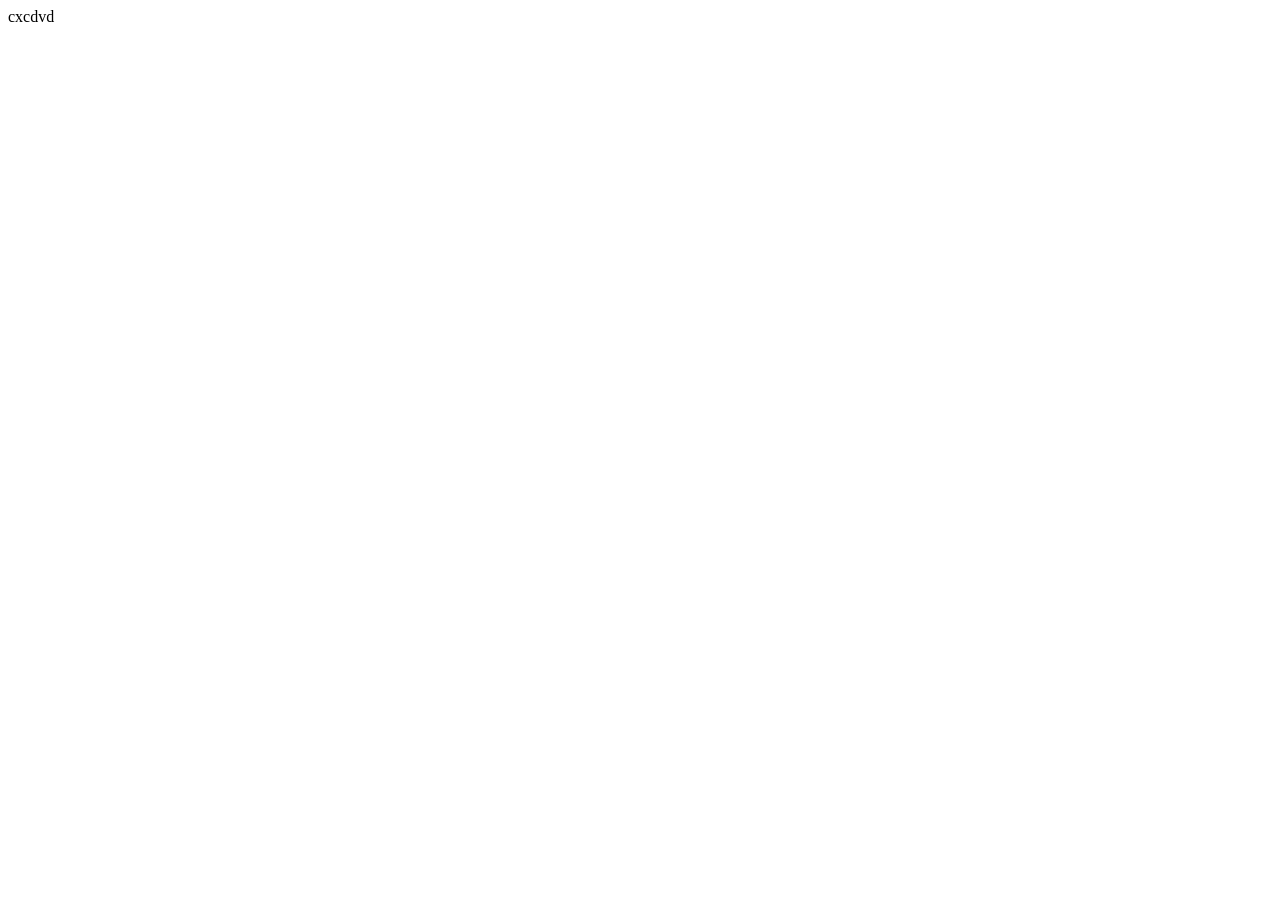
==== public/dashboard.html @ 7211853e "feat(server): implement dynamic 301 redirection and POSIX SIGTERM signal handling" ====
<!DOCTYPE html>
<html lang="en">
<head>
    <meta charset="UTF-8">
    <meta name="viewport" content="width=device-width, initial-scale=1.0">
    <title>Document</title>
</head>
<body>
    cxcdvd
</body>
</html>
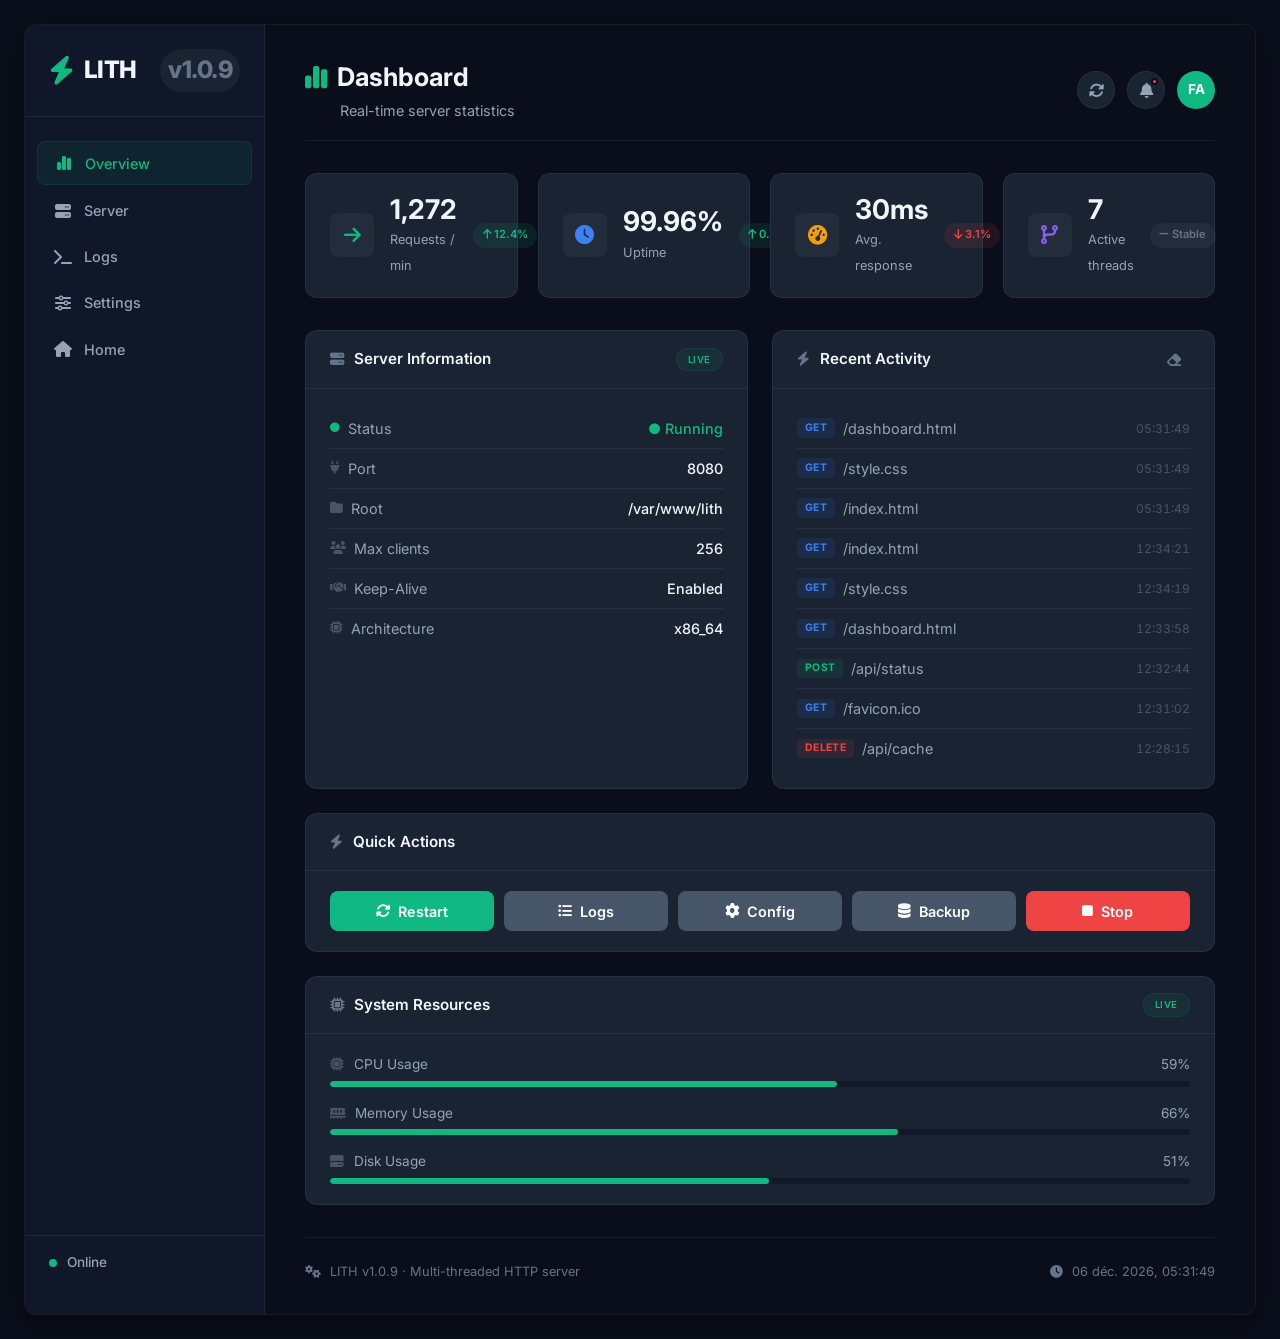
==== commit 8b75da8d: "feat(public): update HTML interfaces and add style.css and script.js static assets" ====
--- a/public/dashboard.html
+++ b/public/dashboard.html
@@ -1,11 +1,305 @@
 <!DOCTYPE html>
-<html lang="en">
+<html lang="fr">
 <head>
     <meta charset="UTF-8">
     <meta name="viewport" content="width=device-width, initial-scale=1.0">
-    <title>Document</title>
+    <title>LITH · Dashboard</title>
+    
+    <!-- Font Awesome 6 -->
+    <link rel="stylesheet" href="https://cdnjs.cloudflare.com/ajax/libs/font-awesome/6.5.0/css/all.min.css" />
+    
+    <!-- Google Fonts -->
+    <link rel="preconnect" href="https://fonts.googleapis.com">
+    <link rel="preconnect" href="https://fonts.gstatic.com" crossorigin>
+    <link href="https://fonts.googleapis.com/css2?family=Inter:opsz,wght@14..32,400;14..32,500;14..32,600;14..32,700;14..32,800&display=swap" rel="stylesheet">
+    
+    <link rel="stylesheet" href="style.css">
 </head>
 <body>
-    cxcdvd
+
+    <div class="dashboard-wrapper">
+
+        <!-- ===== SIDEBAR ===== -->
+        <aside class="sidebar">
+            <div class="sidebar-brand">
+                <i class="fas fa-bolt"></i>
+                <span>LITH</span>
+                <span class="version-badge">v1.0.9</span>
+            </div>
+            
+            <nav class="sidebar-nav">
+                <a href="#" class="nav-item active">
+                    <i class="fas fa-chart-simple"></i>
+                    <span>Overview</span>
+                </a>
+                <a href="#" class="nav-item">
+                    <i class="fas fa-server"></i>
+                    <span>Server</span>
+                </a>
+                <a href="#" class="nav-item">
+                    <i class="fas fa-terminal"></i>
+                    <span>Logs</span>
+                </a>
+                <a href="#" class="nav-item">
+                    <i class="fas fa-sliders-h"></i>
+                    <span>Settings</span>
+                </a>
+                <a href="index.html" class="nav-item">
+                    <i class="fas fa-home"></i>
+                    <span>Home</span>
+                </a>
+            </nav>
+            
+            <div class="sidebar-footer">
+                <div class="status-indicator">
+                    <span class="status-dot"></span>
+                    <span>Online</span>
+                </div>
+            </div>
+        </aside>
+
+        <!-- ===== MAIN CONTENT ===== -->
+        <main class="main-content">
+
+            <!-- Header -->
+            <header class="dashboard-header">
+                <div class="header-left">
+                    <h1>
+                        <i class="fas fa-chart-simple" style="color: var(--accent);"></i>
+                        Dashboard
+                    </h1>
+                    <span class="header-subtitle">Real-time server statistics</span>
+                </div>
+                <div class="header-right">
+                    <button class="icon-btn" id="refreshBtn" title="Refresh data">
+                        <i class="fas fa-sync-alt"></i>
+                    </button>
+                    <button class="icon-btn" title="Notifications">
+                        <i class="fas fa-bell"></i>
+                        <span class="notification-dot"></span>
+                    </button>
+                    <div class="avatar">FA</div>
+                </div>
+            </header>
+
+            <!-- ===== STATS GRID ===== -->
+            <section class="stats-grid">
+                <div class="stat-card">
+                    <div class="stat-icon" style="color: var(--accent);">
+                        <i class="fas fa-arrow-right"></i>
+                    </div>
+                    <div class="stat-content">
+                        <span class="stat-number" id="statRequests">1,284</span>
+                        <span class="stat-label">Requests / min</span>
+                    </div>
+                    <span class="stat-trend up">
+                        <i class="fas fa-arrow-up"></i> 12.4%
+                    </span>
+                </div>
+                
+                <div class="stat-card">
+                    <div class="stat-icon" style="color: var(--info);">
+                        <i class="fas fa-clock"></i>
+                    </div>
+                    <div class="stat-content">
+                        <span class="stat-number" id="statUptime">99.97%</span>
+                        <span class="stat-label">Uptime</span>
+                    </div>
+                    <span class="stat-trend up">
+                        <i class="fas fa-arrow-up"></i> 0.02%
+                    </span>
+                </div>
+                
+                <div class="stat-card">
+                    <div class="stat-icon" style="color: var(--warning);">
+                        <i class="fas fa-gauge-high"></i>
+                    </div>
+                    <div class="stat-content">
+                        <span class="stat-number" id="statResponse">42ms</span>
+                        <span class="stat-label">Avg. response</span>
+                    </div>
+                    <span class="stat-trend down">
+                        <i class="fas fa-arrow-down"></i> 3.1%
+                    </span>
+                </div>
+                
+                <div class="stat-card">
+                    <div class="stat-icon" style="color: var(--purple);">
+                        <i class="fas fa-code-branch"></i>
+                    </div>
+                    <div class="stat-content">
+                        <span class="stat-number" id="statThreads">8</span>
+                        <span class="stat-label">Active threads</span>
+                    </div>
+                    <span class="stat-trend neutral">
+                        <i class="fas fa-minus"></i> Stable
+                    </span>
+                </div>
+            </section>
+
+            <!-- ===== TWO-COLUMN GRID ===== -->
+            <div class="dashboard-grid">
+
+                <!-- Server Information -->
+                <div class="card">
+                    <div class="card-header">
+                        <h3><i class="fas fa-server"></i> Server Information</h3>
+                        <span class="card-badge">Live</span>
+                    </div>
+                    <div class="card-body server-info">
+                        <div class="info-row">
+                            <span class="label"><i class="fas fa-circle" style="color: var(--accent); font-size: 0.6rem;"></i> Status</span>
+                            <span class="value" style="color: var(--accent);">● Running</span>
+                        </div>
+                        <div class="info-row">
+                            <span class="label"><i class="fas fa-plug"></i> Port</span>
+                            <span class="value">8080</span>
+                        </div>
+                        <div class="info-row">
+                            <span class="label"><i class="fas fa-folder"></i> Root</span>
+                            <span class="value">/var/www/lith</span>
+                        </div>
+                        <div class="info-row">
+                            <span class="label"><i class="fas fa-users"></i> Max clients</span>
+                            <span class="value">256</span>
+                        </div>
+                        <div class="info-row">
+                            <span class="label"><i class="fas fa-handshake"></i> Keep-Alive</span>
+                            <span class="value">Enabled</span>
+                        </div>
+                        <div class="info-row">
+                            <span class="label"><i class="fas fa-microchip"></i> Architecture</span>
+                            <span class="value">x86_64</span>
+                        </div>
+                    </div>
+                </div>
+
+                <!-- Activity Feed -->
+                <div class="card">
+                    <div class="card-header">
+                        <h3><i class="fas fa-bolt"></i> Recent Activity</h3>
+                        <button class="card-action" id="clearActivityBtn" title="Clear activity">
+                            <i class="fas fa-eraser"></i>
+                        </button>
+                    </div>
+                    <div class="card-body activity-feed" id="activityFeed">
+                        <div class="activity-item">
+                            <span class="activity-desc">
+                                <span class="method method-get">GET</span> /index.html
+                            </span>
+                            <span class="activity-time">12:34:21</span>
+                        </div>
+                        <div class="activity-item">
+                            <span class="activity-desc">
+                                <span class="method method-get">GET</span> /style.css
+                            </span>
+                            <span class="activity-time">12:34:19</span>
+                        </div>
+                        <div class="activity-item">
+                            <span class="activity-desc">
+                                <span class="method method-get">GET</span> /dashboard.html
+                            </span>
+                            <span class="activity-time">12:33:58</span>
+                        </div>
+                        <div class="activity-item">
+                            <span class="activity-desc">
+                                <span class="method method-post">POST</span> /api/status
+                            </span>
+                            <span class="activity-time">12:32:44</span>
+                        </div>
+                        <div class="activity-item">
+                            <span class="activity-desc">
+                                <span class="method method-get">GET</span> /favicon.ico
+                            </span>
+                            <span class="activity-time">12:31:02</span>
+                        </div>
+                        <div class="activity-item">
+                            <span class="activity-desc">
+                                <span class="method method-delete">DELETE</span> /api/cache
+                            </span>
+                            <span class="activity-time">12:28:15</span>
+                        </div>
+                    </div>
+                </div>
+
+                <!-- Quick Actions (full width) -->
+                <div class="card full-width">
+                    <div class="card-header">
+                        <h3><i class="fas fa-bolt"></i> Quick Actions</h3>
+                    </div>
+                    <div class="card-body">
+                        <div class="quick-actions">
+                            <button class="btn btn-primary" onclick="handleAction('restart')">
+                                <i class="fas fa-rotate"></i> Restart
+                            </button>
+                            <button class="btn btn-secondary" onclick="handleAction('logs')">
+                                <i class="fas fa-list-ul"></i> Logs
+                            </button>
+                            <button class="btn btn-secondary" onclick="handleAction('config')">
+                                <i class="fas fa-gear"></i> Config
+                            </button>
+                            <button class="btn btn-secondary" onclick="handleAction('backup')">
+                                <i class="fas fa-database"></i> Backup
+                            </button>
+                            <button class="btn btn-danger" onclick="handleAction('stop')">
+                                <i class="fas fa-stop"></i> Stop
+                            </button>
+                        </div>
+                    </div>
+                </div>
+
+                <!-- System Resources (full width) -->
+                <div class="card full-width">
+                    <div class="card-header">
+                        <h3><i class="fas fa-microchip"></i> System Resources</h3>
+                        <span class="card-badge">Live</span>
+                    </div>
+                    <div class="card-body">
+                        <div class="resource-bar">
+                            <div class="resource-label">
+                                <span><i class="fas fa-microchip"></i> CPU Usage</span>
+                                <span id="cpuPercent">34%</span>
+                            </div>
+                            <div class="progress-track">
+                                <div class="progress-fill" id="cpuBar" style="width: 34%;"></div>
+                            </div>
+                        </div>
+                        <div class="resource-bar">
+                            <div class="resource-label">
+                                <span><i class="fas fa-memory"></i> Memory Usage</span>
+                                <span id="memPercent">62%</span>
+                            </div>
+                            <div class="progress-track">
+                                <div class="progress-fill" id="memBar" style="width: 62%;"></div>
+                            </div>
+                        </div>
+                        <div class="resource-bar">
+                            <div class="resource-label">
+                                <span><i class="fas fa-hdd"></i> Disk Usage</span>
+                                <span id="diskPercent">41%</span>
+                            </div>
+                            <div class="progress-track">
+                                <div class="progress-fill" id="diskBar" style="width: 41%;"></div>
+                            </div>
+                        </div>
+                    </div>
+                </div>
+
+            </div>
+
+            <!-- Footer -->
+            <footer class="dashboard-footer">
+                <span>
+                    <i class="fas fa-cogs"></i> LITH v1.0.9 · Multi-threaded HTTP server
+                </span>
+                <span>
+                    <i class="fas fa-clock"></i> <span id="liveTimestamp">Loading...</span>
+                </span>
+            </footer>
+
+        </main>
+    </div>
+
+    <script src="script.js"></script>
 </body>
 </html>
--- a/public/style.css
+++ b/public/style.css
@@ -0,0 +1,820 @@
+/* ============================================================
+   ROOT VARIABLES
+   ============================================================ */
+:root {
+    --bg-primary: #0a0e1a;
+    --bg-secondary: #111827;
+    --bg-card: #1a2332;
+    --bg-card-hover: #1f2a3e;
+    --bg-sidebar: #0f1729;
+    --text-primary: #f1f5f9;
+    --text-secondary: #94a3b8;
+    --text-muted: #64748b;
+    --text-dim: #475569;
+    
+    --accent: #10b981;
+    --accent-hover: #059669;
+    --accent-glow: rgba(16, 185, 129, 0.15);
+    
+    --danger: #ef4444;
+    --danger-hover: #dc2626;
+    --warning: #f59e0b;
+    --info: #3b82f6;
+    --purple: #8b5cf6;
+    
+    --border-color: rgba(255, 255, 255, 0.06);
+    --border-hover: rgba(255, 255, 255, 0.12);
+    
+    --radius: 12px;
+    --radius-sm: 8px;
+    --shadow: 0 8px 24px rgba(0, 0, 0, 0.4);
+    --shadow-hover: 0 12px 36px rgba(0, 0, 0, 0.5);
+    
+    --transition: 0.2s cubic-bezier(0.4, 0, 0.2, 1);
+    --font: 'Inter', -apple-system, BlinkMacSystemFont, 'Segoe UI', sans-serif;
+}
+
+/* ============================================================
+   RESET & BASE
+   ============================================================ */
+* {
+    margin: 0;
+    padding: 0;
+    box-sizing: border-box;
+}
+
+html {
+    scroll-behavior: smooth;
+}
+
+body {
+    font-family: var(--font);
+    background-color: var(--bg-primary);
+    color: var(--text-primary);
+    min-height: 100vh;
+    display: flex;
+    justify-content: center;
+    align-items: center;
+    padding: 1.5rem;
+    line-height: 1.6;
+    -webkit-font-smoothing: antialiased;
+    -moz-osx-font-smoothing: grayscale;
+}
+
+/* ============================================================
+   SCROLLBAR
+   ============================================================ */
+::-webkit-scrollbar {
+    width: 6px;
+    height: 6px;
+}
+::-webkit-scrollbar-track {
+    background: var(--bg-secondary);
+}
+::-webkit-scrollbar-thumb {
+    background: var(--text-dim);
+    border-radius: 3px;
+}
+::-webkit-scrollbar-thumb:hover {
+    background: var(--text-muted);
+}
+
+/* ============================================================
+   INDEX PAGE (container)
+   ============================================================ */
+.container {
+    text-align: center;
+    background: var(--bg-card);
+    padding: 3rem 3.5rem;
+    border-radius: var(--radius);
+    box-shadow: var(--shadow);
+    max-width: 540px;
+    width: 100%;
+    border: 1px solid var(--border-color);
+    transition: background var(--transition), transform var(--transition);
+}
+
+.container:hover {
+    background: var(--bg-card-hover);
+}
+
+.logo-wrapper {
+    display: flex;
+    align-items: center;
+    justify-content: center;
+    gap: 0.75rem;
+    margin-bottom: 0.25rem;
+}
+
+.logo-icon {
+    font-size: 2.8rem;
+    color: var(--accent);
+    filter: drop-shadow(0 0 20px var(--accent-glow));
+}
+
+.logo {
+    font-size: 3.2rem;
+    font-weight: 800;
+    letter-spacing: -0.5px;
+    color: var(--text-primary);
+}
+
+.logo span {
+    color: var(--accent);
+}
+
+.badge {
+    display: inline-flex;
+    align-items: center;
+    gap: 0.4rem;
+    background: rgba(16, 185, 129, 0.08);
+    color: var(--accent);
+    padding: 0.3rem 0.9rem;
+    border-radius: 50px;
+    font-size: 0.8rem;
+    font-weight: 600;
+    border: 1px solid rgba(16, 185, 129, 0.15);
+    margin-top: 0.25rem;
+}
+
+.container h2 {
+    font-size: 1.4rem;
+    font-weight: 600;
+    margin-top: 2rem;
+    margin-bottom: 0.5rem;
+    display: flex;
+    align-items: center;
+    justify-content: center;
+    gap: 0.5rem;
+}
+
+.container p {
+    color: var(--text-secondary);
+    font-size: 0.95rem;
+    max-width: 440px;
+    margin: 0 auto 2rem;
+    line-height: 1.7;
+}
+
+.btn-group {
+    display: flex;
+    justify-content: center;
+    gap: 0.75rem;
+    flex-wrap: wrap;
+}
+
+/* ============================================================
+   BUTTONS
+   ============================================================ */
+.btn {
+    display: inline-flex;
+    align-items: center;
+    gap: 0.5rem;
+    padding: 0.7rem 1.6rem;
+    border-radius: var(--radius-sm);
+    font-weight: 600;
+    font-size: 0.9rem;
+    text-decoration: none;
+    border: none;
+    cursor: pointer;
+    transition: all var(--transition);
+    font-family: var(--font);
+}
+
+.btn-primary {
+    background: var(--accent);
+    color: #fff;
+}
+.btn-primary:hover {
+    background: var(--accent-hover);
+    transform: translateY(-2px);
+    box-shadow: 0 4px 16px rgba(16, 185, 129, 0.3);
+}
+
+.btn-secondary {
+    background: var(--text-dim);
+    color: #fff;
+}
+.btn-secondary:hover {
+    background: var(--text-muted);
+    transform: translateY(-2px);
+}
+
+.btn-danger {
+    background: var(--danger);
+    color: #fff;
+}
+.btn-danger:hover {
+    background: var(--danger-hover);
+    transform: translateY(-2px);
+}
+
+.container footer {
+    margin-top: 2.5rem;
+    font-size: 0.8rem;
+    color: var(--text-muted);
+    display: flex;
+    align-items: center;
+    justify-content: center;
+    gap: 0.5rem;
+}
+
+/* ============================================================
+   DASHBOARD LAYOUT
+   ============================================================ */
+.dashboard-wrapper {
+    display: flex;
+    min-height: 100vh;
+    width: 100%;
+    max-width: 1440px;
+    margin: 0 auto;
+    background: var(--bg-primary);
+    border-radius: var(--radius);
+    box-shadow: var(--shadow);
+    overflow: hidden;
+    border: 1px solid var(--border-color);
+}
+
+/* ============================================================
+   SIDEBAR
+   ============================================================ */
+.sidebar {
+    width: 240px;
+    min-height: 100vh;
+    background: var(--bg-sidebar);
+    padding: 1.5rem 0;
+    display: flex;
+    flex-direction: column;
+    border-right: 1px solid var(--border-color);
+    flex-shrink: 0;
+}
+
+.sidebar-brand {
+    display: flex;
+    align-items: center;
+    gap: 0.6rem;
+    padding: 0 1.5rem 1.5rem;
+    border-bottom: 1px solid var(--border-color);
+    margin-bottom: 1.5rem;
+}
+
+.sidebar-brand i {
+    font-size: 1.8rem;
+    color: var(--accent);
+}
+
+.sidebar-brand span {
+    font-size: 1.5rem;
+    font-weight: 800;
+    letter-spacing: -0.5px;
+}
+
+.version-badge {
+    font-size: 0.6rem;
+    font-weight: 600;
+    color: var(--text-muted);
+    background: var(--bg-card);
+    padding: 0.15rem 0.5rem;
+    border-radius: 50px;
+    margin-left: auto;
+}
+
+.sidebar-nav {
+    display: flex;
+    flex-direction: column;
+    gap: 0.25rem;
+    padding: 0 0.75rem;
+    flex: 1;
+}
+
+.nav-item {
+    display: flex;
+    align-items: center;
+    gap: 0.75rem;
+    padding: 0.6rem 1rem;
+    border-radius: var(--radius-sm);
+    color: var(--text-secondary);
+    text-decoration: none;
+    font-size: 0.9rem;
+    font-weight: 500;
+    transition: all var(--transition);
+    cursor: pointer;
+}
+
+.nav-item i {
+    width: 1.2rem;
+    font-size: 1rem;
+    text-align: center;
+    flex-shrink: 0;
+}
+
+.nav-item:hover {
+    background: rgba(255, 255, 255, 0.04);
+    color: var(--text-primary);
+}
+
+.nav-item.active {
+    background: rgba(16, 185, 129, 0.08);
+    color: var(--accent);
+    border: 1px solid rgba(16, 185, 129, 0.12);
+}
+
+.sidebar-footer {
+    padding: 1rem 1.5rem;
+    border-top: 1px solid var(--border-color);
+    margin-top: auto;
+}
+
+.status-indicator {
+    display: flex;
+    align-items: center;
+    gap: 0.6rem;
+    color: var(--text-secondary);
+    font-size: 0.85rem;
+    font-weight: 500;
+}
+
+.status-dot {
+    display: inline-block;
+    width: 8px;
+    height: 8px;
+    background: var(--accent);
+    border-radius: 50%;
+    animation: pulse-dot 2s ease-in-out infinite;
+}
+
+@keyframes pulse-dot {
+    0%, 100% { opacity: 1; transform: scale(1); }
+    50% { opacity: 0.4; transform: scale(0.8); }
+}
+
+/* ============================================================
+   MAIN CONTENT
+   ============================================================ */
+.main-content {
+    flex: 1;
+    padding: 2rem 2.5rem;
+    overflow-y: auto;
+    background: var(--bg-primary);
+}
+
+/* ============================================================
+   DASHBOARD HEADER
+   ============================================================ */
+.dashboard-header {
+    display: flex;
+    justify-content: space-between;
+    align-items: center;
+    flex-wrap: wrap;
+    gap: 1rem;
+    margin-bottom: 2rem;
+    padding-bottom: 1rem;
+    border-bottom: 1px solid var(--border-color);
+}
+
+.header-left h1 {
+    font-size: 1.6rem;
+    font-weight: 700;
+    display: flex;
+    align-items: center;
+    gap: 0.6rem;
+}
+
+.header-subtitle {
+    color: var(--text-secondary);
+    font-size: 0.9rem;
+    margin-left: 2.2rem;
+}
+
+.header-right {
+    display: flex;
+    align-items: center;
+    gap: 0.75rem;
+}
+
+.icon-btn {
+    background: var(--bg-card);
+    border: 1px solid var(--border-color);
+    color: var(--text-secondary);
+    width: 38px;
+    height: 38px;
+    border-radius: 50%;
+    display: flex;
+    align-items: center;
+    justify-content: center;
+    cursor: pointer;
+    transition: all var(--transition);
+    position: relative;
+    font-size: 0.95rem;
+}
+
+.icon-btn:hover {
+    background: var(--bg-card-hover);
+    color: var(--text-primary);
+    border-color: var(--border-hover);
+}
+
+.icon-btn .notification-dot {
+    position: absolute;
+    top: 6px;
+    right: 6px;
+    width: 7px;
+    height: 7px;
+    background: var(--danger);
+    border-radius: 50%;
+    border: 2px solid var(--bg-primary);
+}
+
+.avatar {
+    width: 38px;
+    height: 38px;
+    border-radius: 50%;
+    background: var(--accent);
+    color: #fff;
+    display: flex;
+    align-items: center;
+    justify-content: center;
+    font-weight: 700;
+    font-size: 0.85rem;
+    user-select: none;
+}
+
+/* ============================================================
+   STATS GRID
+   ============================================================ */
+.stats-grid {
+    display: grid;
+    grid-template-columns: repeat(auto-fit, minmax(200px, 1fr));
+    gap: 1.25rem;
+    margin-bottom: 2rem;
+}
+
+.stat-card {
+    background: var(--bg-card);
+    padding: 1.25rem 1.5rem;
+    border-radius: var(--radius);
+    border: 1px solid var(--border-color);
+    display: flex;
+    align-items: center;
+    gap: 1rem;
+    transition: all var(--transition);
+}
+
+.stat-card:hover {
+    background: var(--bg-card-hover);
+    border-color: var(--border-hover);
+    transform: translateY(-2px);
+    box-shadow: var(--shadow-hover);
+}
+
+.stat-icon {
+    width: 44px;
+    height: 44px;
+    border-radius: var(--radius-sm);
+    background: rgba(255, 255, 255, 0.04);
+    display: flex;
+    align-items: center;
+    justify-content: center;
+    font-size: 1.2rem;
+    flex-shrink: 0;
+}
+
+.stat-content {
+    flex: 1;
+}
+
+.stat-number {
+    display: block;
+    font-size: 1.7rem;
+    font-weight: 700;
+    color: var(--text-primary);
+    line-height: 1.2;
+}
+
+.stat-label {
+    font-size: 0.8rem;
+    color: var(--text-secondary);
+}
+
+.stat-trend {
+    font-size: 0.7rem;
+    font-weight: 600;
+    padding: 0.2rem 0.6rem;
+    border-radius: 50px;
+    flex-shrink: 0;
+}
+
+.stat-trend.up {
+    color: var(--accent);
+    background: rgba(16, 185, 129, 0.1);
+}
+.stat-trend.down {
+    color: var(--danger);
+    background: rgba(239, 68, 68, 0.1);
+}
+.stat-trend.neutral {
+    color: var(--text-muted);
+    background: rgba(255, 255, 255, 0.04);
+}
+
+/* ============================================================
+   DASHBOARD GRID (2 columns)
+   ============================================================ */
+.dashboard-grid {
+    display: grid;
+    grid-template-columns: 1fr 1fr;
+    gap: 1.5rem;
+    margin-bottom: 2rem;
+}
+
+/* ============================================================
+   CARDS
+   ============================================================ */
+.card {
+    background: var(--bg-card);
+    border-radius: var(--radius);
+    border: 1px solid var(--border-color);
+    overflow: hidden;
+    transition: all var(--transition);
+}
+
+.card:hover {
+    border-color: var(--border-hover);
+}
+
+.card.full-width {
+    grid-column: 1 / -1;
+}
+
+.card-header {
+    display: flex;
+    align-items: center;
+    justify-content: space-between;
+    padding: 1rem 1.5rem;
+    border-bottom: 1px solid var(--border-color);
+}
+
+.card-header h3 {
+    font-size: 0.95rem;
+    font-weight: 600;
+    display: flex;
+    align-items: center;
+    gap: 0.6rem;
+    color: var(--text-primary);
+}
+
+.card-header h3 i {
+    color: var(--text-muted);
+    font-size: 0.9rem;
+}
+
+.card-badge {
+    font-size: 0.6rem;
+    font-weight: 600;
+    text-transform: uppercase;
+    letter-spacing: 0.5px;
+    color: var(--accent);
+    background: rgba(16, 185, 129, 0.08);
+    padding: 0.2rem 0.7rem;
+    border-radius: 50px;
+    border: 1px solid rgba(16, 185, 129, 0.1);
+}
+
+.card-action {
+    background: none;
+    border: none;
+    color: var(--text-muted);
+    cursor: pointer;
+    padding: 0.25rem 0.5rem;
+    border-radius: var(--radius-sm);
+    transition: all var(--transition);
+    font-size: 0.9rem;
+}
+
+.card-action:hover {
+    background: rgba(255, 255, 255, 0.05);
+    color: var(--text-primary);
+}
+
+.card-body {
+    padding: 1.25rem 1.5rem;
+}
+
+/* ============================================================
+   SERVER INFO
+   ============================================================ */
+.server-info .info-row {
+    display: flex;
+    justify-content: space-between;
+    padding: 0.5rem 0;
+    border-bottom: 1px solid var(--border-color);
+    font-size: 0.9rem;
+}
+
+.server-info .info-row:last-child {
+    border-bottom: none;
+}
+
+.server-info .label {
+    color: var(--text-secondary);
+    display: flex;
+    align-items: center;
+    gap: 0.5rem;
+}
+
+.server-info .label i {
+    font-size: 0.8rem;
+    color: var(--text-dim);
+}
+
+.server-info .value {
+    color: var(--text-primary);
+    font-weight: 500;
+}
+
+/* ============================================================
+   ACTIVITY FEED
+   ============================================================ */
+.activity-feed .activity-item {
+    display: flex;
+    justify-content: space-between;
+    align-items: center;
+    padding: 0.5rem 0;
+    border-bottom: 1px solid var(--border-color);
+}
+
+.activity-feed .activity-item:last-child {
+    border-bottom: none;
+}
+
+.activity-desc {
+    display: flex;
+    align-items: center;
+    gap: 0.5rem;
+    color: var(--text-secondary);
+    font-size: 0.9rem;
+}
+
+.method {
+    font-weight: 700;
+    font-size: 0.65rem;
+    padding: 0.1rem 0.5rem;
+    border-radius: 4px;
+    text-transform: uppercase;
+    letter-spacing: 0.3px;
+}
+
+.method-get {
+    color: var(--info);
+    background: rgba(59, 130, 246, 0.1);
+}
+.method-post {
+    color: var(--accent);
+    background: rgba(16, 185, 129, 0.1);
+}
+.method-delete {
+    color: var(--danger);
+    background: rgba(239, 68, 68, 0.1);
+}
+
+.activity-time {
+    color: var(--text-dim);
+    font-size: 0.75rem;
+    font-variant-numeric: tabular-nums;
+}
+
+/* ============================================================
+   QUICK ACTIONS
+   ============================================================ */
+.quick-actions {
+    display: flex;
+    flex-wrap: wrap;
+    gap: 0.6rem;
+}
+
+.quick-actions .btn {
+    flex: 1;
+    min-width: 100px;
+    justify-content: center;
+}
+
+/* ============================================================
+   RESOURCE BARS
+   ============================================================ */
+.resource-bar {
+    margin-bottom: 1rem;
+}
+.resource-bar:last-child {
+    margin-bottom: 0;
+}
+
+.resource-label {
+    display: flex;
+    justify-content: space-between;
+    font-size: 0.85rem;
+    margin-bottom: 0.3rem;
+    color: var(--text-secondary);
+}
+
+.resource-label i {
+    color: var(--text-dim);
+    margin-right: 0.4rem;
+}
+
+.progress-track {
+    width: 100%;
+    height: 6px;
+    background: var(--bg-secondary);
+    border-radius: 50px;
+    overflow: hidden;
+}
+
+.progress-fill {
+    height: 100%;
+    border-radius: 50px;
+    background: var(--accent);
+    transition: width 0.8s cubic-bezier(0.4, 0, 0.2, 1);
+}
+
+/* ============================================================
+   DASHBOARD FOOTER
+   ============================================================ */
+.dashboard-footer {
+    display: flex;
+    justify-content: space-between;
+    align-items: center;
+    flex-wrap: wrap;
+    gap: 0.5rem;
+    padding-top: 1.5rem;
+    border-top: 1px solid var(--border-color);
+    font-size: 0.8rem;
+    color: var(--text-muted);
+}
+
+.dashboard-footer i {
+    margin-right: 0.3rem;
+}
+
+/* ============================================================
+   RESPONSIVE
+   ============================================================ */
+@media (max-width: 1024px) {
+    .dashboard-grid {
+        grid-template-columns: 1fr;
+    }
+}
+
+@media (max-width: 768px) {
+    .dashboard-wrapper {
+        flex-direction: column;
+        border-radius: 0;
+    }
+    .sidebar {
+        width: 100%;
+        min-height: auto;
+        border-right: none;
+        border-bottom: 1px solid var(--border-color);
+        padding: 1rem;
+    }
+    .sidebar-nav {
+        flex-direction: row;
+        flex-wrap: wrap;
+        gap: 0.25rem;
+        padding: 0;
+    }
+    .nav-item {
+        padding: 0.4rem 0.8rem;
+        font-size: 0.8rem;
+    }
+    .sidebar-footer {
+        display: none;
+    }
+    .main-content {
+        padding: 1.25rem;
+    }
+    .stats-grid {
+        grid-template-columns: 1fr 1fr;
+    }
+    .container {
+        padding: 2rem 1.5rem;
+    }
+    .dashboard-header {
+        flex-direction: column;
+        align-items: flex-start;
+    }
+    .header-subtitle {
+        margin-left: 0;
+    }
+}
+
+@media (max-width: 480px) {
+    .stats-grid {
+        grid-template-columns: 1fr;
+    }
+    .quick-actions .btn {
+        flex: 1 1 100%;
+    }
+    .btn-group {
+        flex-direction: column;
+    }
+}
